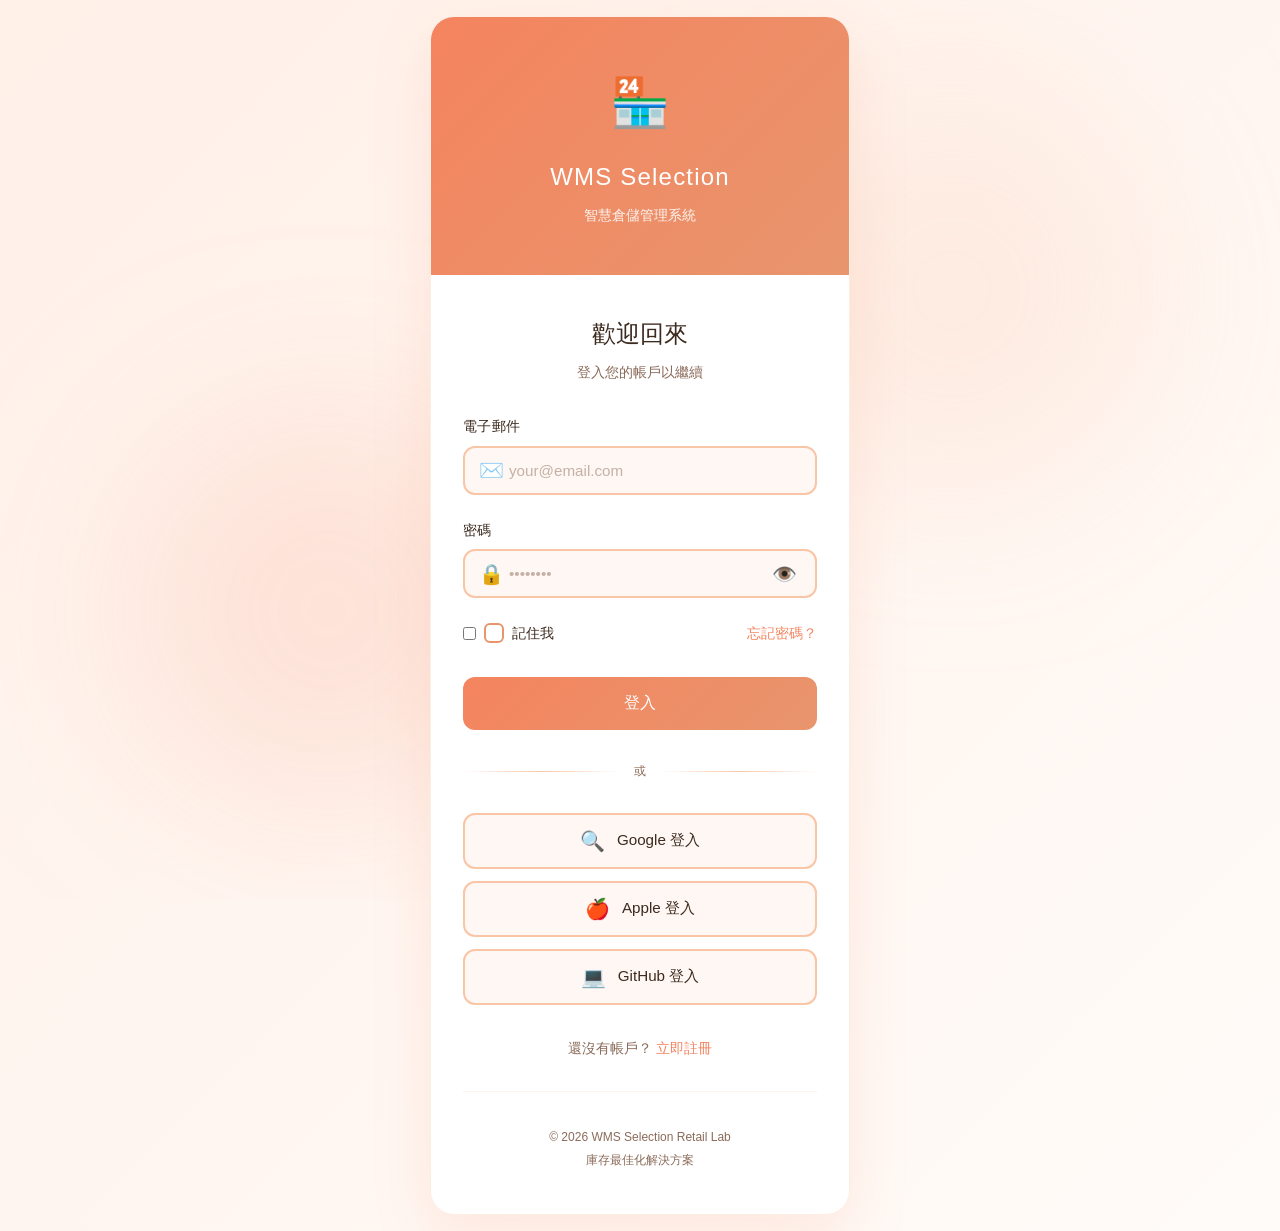
==== login.html @ 760984d9 "Add luxury/refined login form component and standalone login page" ====
<!DOCTYPE html>
<html lang="zh-TW">
<head>
    <meta charset="UTF-8">
    <meta name="viewport" content="width=device-width, initial-scale=1.0">
    <title>登入 - WMS 日系零售選物管理系統</title>
    <style>
        * {
            margin: 0;
            padding: 0;
            box-sizing: border-box;
        }

        :root {
            --peach: #F4845F;
            --apricot: #F9C5A7;
            --caramel: #E8956D;
            --cream: #FFF0E8;
            --text: #3D2B1F;
            --muted: #8B6B5A;
            --light-bg: #FFFBF8;
        }

        body {
            font-family: -apple-system, BlinkMacSystemFont, 'Segoe UI', 'Helvetica Neue', sans-serif;
            background: linear-gradient(135deg, var(--cream) 0%, var(--light-bg) 100%);
            color: var(--text);
            line-height: 1.6;
            min-height: 100vh;
            display: flex;
            align-items: center;
            justify-content: center;
            padding: 1rem;
        }

        /* Decorative background */
        .background-decoration {
            position: fixed;
            inset: 0;
            overflow: hidden;
            pointer-events: none;
            z-index: 0;
        }

        .blob-1 {
            position: absolute;
            top: 10%;
            right: 10%;
            width: 400px;
            height: 400px;
            background: var(--apricot);
            border-radius: 50%;
            mix-blend-mode: multiply;
            filter: blur(80px);
            opacity: 0.2;
            animation: float 8s ease-in-out infinite;
        }

        .blob-2 {
            position: absolute;
            bottom: 10%;
            left: 10%;
            width: 400px;
            height: 400px;
            background: var(--peach);
            border-radius: 50%;
            mix-blend-mode: multiply;
            filter: blur(80px);
            opacity: 0.15;
            animation: float 10s ease-in-out infinite;
            animation-delay: 2s;
        }

        @keyframes float {
            0%, 100% { transform: translateY(0px); }
            50% { transform: translateY(20px); }
        }

        /* Main container */
        .container {
            position: relative;
            z-index: 10;
            width: 100%;
            max-width: 420px;
        }

        /* Card */
        .login-card {
            background: white;
            border-radius: 24px;
            box-shadow: 0 20px 60px rgba(244, 132, 95, 0.15);
            overflow: hidden;
            border: 1px solid rgba(249, 197, 167, 0.3);
            backdrop-filter: blur(10px);
        }

        /* Header */
        .card-header {
            background: linear-gradient(135deg, var(--peach) 0%, var(--caramel) 100%);
            padding: 3rem 2rem;
            text-align: center;
            color: white;
        }

        .card-header .icon {
            font-size: 3rem;
            margin-bottom: 1rem;
        }

        .card-header h1 {
            font-size: 1.5rem;
            font-weight: 300;
            letter-spacing: 0.05em;
            margin-bottom: 0.5rem;
        }

        .card-header p {
            font-size: 0.875rem;
            opacity: 0.9;
            font-weight: 300;
        }

        /* Form content */
        .card-body {
            padding: 2.5rem 2rem;
        }

        .welcome-text {
            text-align: center;
            margin-bottom: 2rem;
        }

        .welcome-text h2 {
            font-size: 1.5rem;
            font-weight: 300;
            color: var(--text);
            margin-bottom: 0.5rem;
        }

        .welcome-text p {
            font-size: 0.875rem;
            color: var(--muted);
            font-weight: 300;
        }

        /* Form group */
        .form-group {
            margin-bottom: 1.5rem;
        }

        .form-group label {
            display: block;
            font-size: 0.875rem;
            font-weight: 500;
            color: var(--text);
            margin-bottom: 0.5rem;
            letter-spacing: 0.02em;
        }

        /* Input wrapper */
        .input-wrapper {
            position: relative;
            display: flex;
            align-items: center;
        }

        .input-icon {
            position: absolute;
            left: 1rem;
            color: var(--caramel);
            font-size: 1.25rem;
            pointer-events: none;
        }

        .form-group input {
            width: 100%;
            padding: 0.875rem 1rem 0.875rem 2.75rem;
            border: 2px solid var(--apricot);
            border-radius: 12px;
            background: rgba(255, 240, 232, 0.5);
            color: var(--text);
            font-size: 0.95rem;
            font-weight: 300;
            transition: all 0.3s ease;
        }

        .form-group input:focus {
            outline: none;
            border-color: var(--peach);
            background: white;
            box-shadow: 0 0 0 3px rgba(244, 132, 95, 0.1);
        }

        .form-group input::placeholder {
            color: rgba(139, 107, 90, 0.5);
        }

        .form-group input.error {
            border-color: #ef4444;
            background: rgba(239, 68, 68, 0.05);
        }

        .form-group input.error:focus {
            box-shadow: 0 0 0 3px rgba(239, 68, 68, 0.1);
        }

        .error-message {
            font-size: 0.75rem;
            color: #ef4444;
            margin-top: 0.25rem;
            display: none;
        }

        .error-message.show {
            display: block;
        }

        /* Toggle password button */
        .toggle-password {
            position: absolute;
            right: 1rem;
            background: none;
            border: none;
            color: var(--muted);
            cursor: pointer;
            font-size: 1.25rem;
            transition: color 0.3s ease;
            padding: 0.25rem;
        }

        .toggle-password:hover {
            color: var(--peach);
        }

        /* Remember me & Forgot password */
        .form-footer {
            display: flex;
            justify-content: space-between;
            align-items: center;
            margin-bottom: 2rem;
            font-size: 0.875rem;
        }

        .remember-me {
            display: flex;
            align-items: center;
            gap: 0.5rem;
            cursor: pointer;
        }

        .checkbox {
            width: 20px;
            height: 20px;
            border: 2px solid var(--caramel);
            border-radius: 6px;
            display: flex;
            align-items: center;
            justify-content: center;
            transition: all 0.3s ease;
            background: white;
        }

        .checkbox input {
            display: none;
        }

        .checkbox input:checked + .checkbox-visual {
            background: var(--peach);
            border-color: var(--peach);
        }

        .checkbox-visual {
            width: 20px;
            height: 20px;
            border: 2px solid var(--caramel);
            border-radius: 6px;
            display: flex;
            align-items: center;
            justify-content: center;
            transition: all 0.3s ease;
            background: white;
        }

        .checkbox-visual::after {
            content: '✓';
            color: white;
            font-size: 0.75rem;
            font-weight: bold;
            display: none;
        }

        .checkbox input:checked + .checkbox-visual::after {
            display: block;
        }

        .remember-me label {
            color: var(--muted);
            cursor: pointer;
            font-weight: 300;
        }

        .forgot-password {
            color: var(--peach);
            text-decoration: none;
            transition: color 0.3s ease;
            font-weight: 300;
        }

        .forgot-password:hover {
            color: var(--caramel);
        }

        /* Submit button */
        .btn-submit {
            width: 100%;
            padding: 1rem;
            background: linear-gradient(135deg, var(--peach) 0%, var(--caramel) 100%);
            color: white;
            border: none;
            border-radius: 12px;
            font-size: 1rem;
            font-weight: 500;
            cursor: pointer;
            transition: all 0.3s ease;
            letter-spacing: 0.02em;
            position: relative;
            overflow: hidden;
        }

        .btn-submit:hover:not(:disabled) {
            transform: translateY(-2px);
            box-shadow: 0 10px 25px rgba(244, 132, 95, 0.3);
        }

        .btn-submit:active:not(:disabled) {
            transform: translateY(0);
        }

        .btn-submit:disabled {
            opacity: 0.6;
            cursor: not-allowed;
        }

        .btn-submit .spinner {
            display: none;
            width: 1rem;
            height: 1rem;
            border: 2px solid rgba(255, 255, 255, 0.3);
            border-top-color: white;
            border-radius: 50%;
            animation: spin 0.8s linear infinite;
            margin-right: 0.5rem;
        }

        .btn-submit.loading .spinner {
            display: inline-block;
        }

        @keyframes spin {
            to { transform: rotate(360deg); }
        }

        /* Divider */
        .divider {
            display: flex;
            align-items: center;
            margin: 2rem 0;
            gap: 1rem;
        }

        .divider-line {
            flex: 1;
            height: 1px;
            background: linear-gradient(to right, transparent, var(--apricot), transparent);
        }

        .divider-text {
            font-size: 0.75rem;
            color: var(--muted);
            font-weight: 300;
        }

        /* Social buttons */
        .social-buttons {
            display: grid;
            grid-template-columns: 1fr;
            gap: 0.75rem;
        }

        .btn-social {
            padding: 0.875rem;
            border: 2px solid var(--apricot);
            background: rgba(255, 240, 232, 0.5);
            color: var(--text);
            border-radius: 12px;
            font-size: 0.95rem;
            font-weight: 300;
            cursor: pointer;
            transition: all 0.3s ease;
            display: flex;
            align-items: center;
            justify-content: center;
            gap: 0.75rem;
        }

        .btn-social:hover:not(:disabled) {
            background: var(--cream);
            border-color: var(--peach);
            color: var(--peach);
        }

        .btn-social:disabled {
            opacity: 0.6;
            cursor: not-allowed;
        }

        .btn-social .icon {
            font-size: 1.25rem;
        }

        /* Sign up link */
        .signup-link {
            text-align: center;
            margin-top: 2rem;
            font-size: 0.875rem;
            color: var(--muted);
            font-weight: 300;
        }

        .signup-link a {
            color: var(--peach);
            text-decoration: none;
            font-weight: 500;
            transition: color 0.3s ease;
        }

        .signup-link a:hover {
            color: var(--caramel);
        }

        /* Footer */
        .card-footer {
            text-align: center;
            margin-top: 2rem;
            padding-top: 2rem;
            border-top: 1px solid rgba(249, 197, 167, 0.2);
            font-size: 0.75rem;
            color: var(--muted);
            font-weight: 300;
        }

        .card-footer p {
            margin: 0.25rem 0;
        }

        /* Responsive */
        @media (max-width: 480px) {
            .card-body {
                padding: 2rem 1.5rem;
            }

            .card-header {
                padding: 2rem 1.5rem;
            }

            .card-header h1 {
                font-size: 1.25rem;
            }
        }
    </style>
</head>
<body>
    <!-- Background decoration -->
    <div class="background-decoration">
        <div class="blob-1"></div>
        <div class="blob-2"></div>
    </div>

    <!-- Main container -->
    <div class="container">
        <!-- Login card -->
        <div class="login-card">
            <!-- Header -->
            <div class="card-header">
                <div class="icon">🏪</div>
                <h1>WMS Selection</h1>
                <p>智慧倉儲管理系統</p>
            </div>

            <!-- Body -->
            <div class="card-body">
                <!-- Welcome text -->
                <div class="welcome-text">
                    <h2>歡迎回來</h2>
                    <p>登入您的帳戶以繼續</p>
                </div>

                <!-- Login form -->
                <form id="loginForm">
                    <!-- Email field -->
                    <div class="form-group">
                        <label for="email">電子郵件</label>
                        <div class="input-wrapper">
                            <span class="input-icon">✉️</span>
                            <input
                                type="email"
                                id="email"
                                name="email"
                                placeholder="your@email.com"
                                required
                            />
                        </div>
                        <div class="error-message" id="emailError"></div>
                    </div>

                    <!-- Password field -->
                    <div class="form-group">
                        <label for="password">密碼</label>
                        <div class="input-wrapper">
                            <span class="input-icon">🔒</span>
                            <input
                                type="password"
                                id="password"
                                name="password"
                                placeholder="••••••••"
                                required
                            />
                            <button
                                type="button"
                                class="toggle-password"
                                id="togglePassword"
                                aria-label="切換密碼顯示"
                            >
                                👁️
                            </button>
                        </div>
                        <div class="error-message" id="passwordError"></div>
                    </div>

                    <!-- Remember me & Forgot password -->
                    <div class="form-footer">
                        <label class="remember-me">
                            <input type="checkbox" id="rememberMe" name="rememberMe" />
                            <div class="checkbox-visual"></div>
                            <span>記住我</span>
                        </label>
                        <a href="#" class="forgot-password">忘記密碼？</a>
                    </div>

                    <!-- Submit button -->
                    <button type="submit" class="btn-submit" id="submitBtn">
                        <span class="spinner"></span>
                        <span>登入</span>
                    </button>
                </form>

                <!-- Divider -->
                <div class="divider">
                    <div class="divider-line"></div>
                    <div class="divider-text">或</div>
                    <div class="divider-line"></div>
                </div>

                <!-- Social login buttons -->
                <div class="social-buttons">
                    <button type="button" class="btn-social" data-provider="google">
                        <span class="icon">🔍</span>
                        <span>Google 登入</span>
                    </button>
                    <button type="button" class="btn-social" data-provider="apple">
                        <span class="icon">🍎</span>
                        <span>Apple 登入</span>
                    </button>
                    <button type="button" class="btn-social" data-provider="github">
                        <span class="icon">💻</span>
                        <span>GitHub 登入</span>
                    </button>
                </div>

                <!-- Sign up link -->
                <div class="signup-link">
                    還沒有帳戶？
                    <a href="#">立即註冊</a>
                </div>

                <!-- Footer -->
                <div class="card-footer">
                    <p>© 2026 WMS Selection Retail Lab</p>
                    <p>庫存最佳化解決方案</p>
                </div>
            </div>
        </div>
    </div>

    <script>
        // Form elements
        const form = document.getElementById('loginForm');
        const emailInput = document.getElementById('email');
        const passwordInput = document.getElementById('password');
        const rememberMeCheckbox = document.getElementById('rememberMe');
        const togglePasswordBtn = document.getElementById('togglePassword');
        const submitBtn = document.getElementById('submitBtn');
        const emailError = document.getElementById('emailError');
        const passwordError = document.getElementById('passwordError');
        const socialButtons = document.querySelectorAll('.btn-social');

        // Toggle password visibility
        togglePasswordBtn.addEventListener('click', (e) => {
            e.preventDefault();
            const isPassword = passwordInput.type === 'password';
            passwordInput.type = isPassword ? 'text' : 'password';
            togglePasswordBtn.textContent = isPassword ? '🙈' : '👁️';
        });

        // Validate email
        const validateEmail = (email) => {
            const emailRegex = /^[^\s@]+@[^\s@]+\.[^\s@]+$/;
            return emailRegex.test(email);
        };

        // Clear errors on input
        emailInput.addEventListener('input', () => {
            emailError.classList.remove('show');
            emailInput.classList.remove('error');
        });

        passwordInput.addEventListener('input', () => {
            passwordError.classList.remove('show');
            passwordInput.classList.remove('error');
        });

        // Handle form submission
        form.addEventListener('submit', async (e) => {
            e.preventDefault();

            // Reset errors
            emailError.classList.remove('show');
            passwordError.classList.remove('show');
            emailInput.classList.remove('error');
            passwordInput.classList.remove('error');

            // Validate
            let hasError = false;

            if (!emailInput.value) {
                emailError.textContent = '請輸入電子郵件';
                emailError.classList.add('show');
                emailInput.classList.add('error');
                hasError = true;
            } else if (!validateEmail(emailInput.value)) {
                emailError.textContent = '請輸入有效的電子郵件';
                emailError.classList.add('show');
                emailInput.classList.add('error');
                hasError = true;
            }

            if (!passwordInput.value) {
                passwordError.textContent = '請輸入密碼';
                passwordError.classList.add('show');
                passwordInput.classList.add('error');
                hasError = true;
            } else if (passwordInput.value.length < 6) {
                passwordError.textContent = '密碼至少需要 6 個字符';
                passwordError.classList.add('show');
                passwordInput.classList.add('error');
                hasError = true;
            }

            if (hasError) return;

            // Simulate login
            submitBtn.disabled = true;
            submitBtn.classList.add('loading');

            setTimeout(() => {
                const loginData = {
                    email: emailInput.value,
                    password: passwordInput.value,
                    rememberMe: rememberMeCheckbox.checked,
                    timestamp: new Date().toISOString(),
                };

                console.log('Login attempt:', loginData);
                alert(`登入成功！\n郵件: ${loginData.email}\n記住我: ${loginData.rememberMe ? '是' : '否'}`);

                // Reset form
                form.reset();
                submitBtn.disabled = false;
                submitBtn.classList.remove('loading');
                togglePasswordBtn.textContent = '👁️';
                passwordInput.type = 'password';
            }, 1500);
        });

        // Handle social login
        socialButtons.forEach((btn) => {
            btn.addEventListener('click', async (e) => {
                e.preventDefault();
                const provider = btn.dataset.provider;
                btn.disabled = true;

                setTimeout(() => {
                    console.log(`Social login with ${provider}`);
                    alert(`${provider.toUpperCase()} 登入功能已準備好！`);
                    btn.disabled = false;
                }, 1500);
            });
        });

        // Remember me functionality
        rememberMeCheckbox.addEventListener('change', () => {
            if (rememberMeCheckbox.checked) {
                localStorage.setItem('rememberMe', 'true');
                localStorage.setItem('email', emailInput.value);
            } else {
                localStorage.removeItem('rememberMe');
                localStorage.removeItem('email');
            }
        });

        // Load remembered email on page load
        window.addEventListener('load', () => {
            if (localStorage.getItem('rememberMe') === 'true') {
                const savedEmail = localStorage.getItem('email');
                if (savedEmail) {
                    emailInput.value = savedEmail;
                    rememberMeCheckbox.checked = true;
                }
            }
        });

        // Console message
        console.log('%c WMS 日系零售選物管理系統 - 登入頁面', 'font-size: 16px; font-weight: bold; color: #F4845F;');
        console.log('%c 高質感 Luxury/Refined 設計', 'font-size: 12px; color: #E8956D;');
    </script>
</body>
</html>
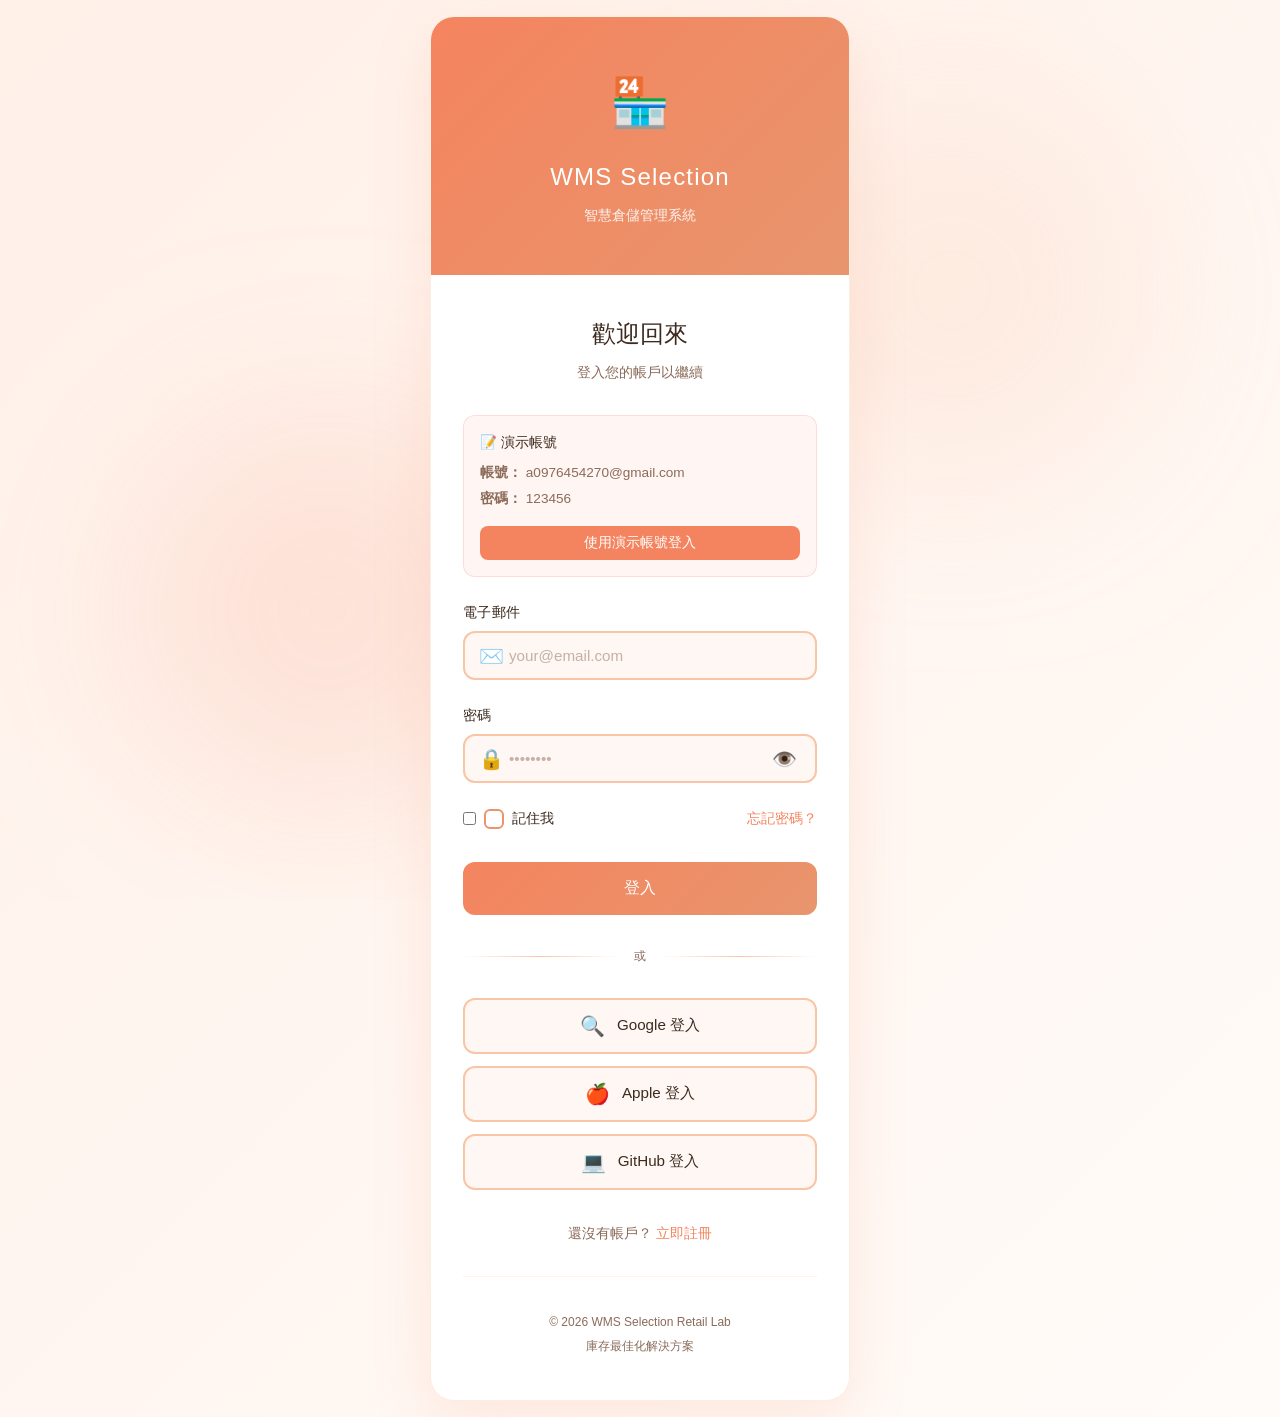
==== commit 2d68c64a: "Add demo account functionality to login form" ====
--- a/login.html
+++ b/login.html
@@ -493,6 +493,14 @@
                 <div class="welcome-text">
                     <h2>歡迎回來</h2>
                     <p>登入您的帳戶以繼續</p>
+                </div>
+
+                <!-- Demo account info -->
+                <div style="background: rgba(244, 132, 95, 0.08); border: 1px solid rgba(244, 132, 95, 0.2); border-radius: 12px; padding: 1rem; margin-bottom: 1.5rem; font-size: 0.85rem;">
+                    <p style="color: var(--text); font-weight: 500; margin-bottom: 0.5rem;">📝 演示帳號</p>
+                    <p style="color: var(--muted); margin: 0.25rem 0;"><strong>帳號：</strong> a0976454270@gmail.com</p>
+                    <p style="color: var(--muted); margin: 0.25rem 0;"><strong>密碼：</strong> 123456</p>
+                    <button type="button" id="useDemoBtn" style="margin-top: 0.75rem; width: 100%; padding: 0.5rem; background: var(--peach); color: white; border: none; border-radius: 8px; font-size: 0.85rem; font-weight: 500; cursor: pointer; transition: all 0.3s ease;" onmouseover="this.style.background='var(--caramel)'" onmouseout="this.style.background='var(--peach)'">使用演示帳號登入</button>
                 </div>
 
                 <!-- Login form -->
@@ -672,16 +680,19 @@
             submitBtn.disabled = true;
             submitBtn.classList.add('loading');
 
-            setTimeout(() => {
+                setTimeout(() => {
                 const loginData = {
                     email: emailInput.value,
-                    password: passwordInput.value,
+                    password: emailInput.value === DEMO_ACCOUNT.email && passwordInput.value === DEMO_ACCOUNT.password,
                     rememberMe: rememberMeCheckbox.checked,
                     timestamp: new Date().toISOString(),
                 };
 
-                console.log('Login attempt:', loginData);
-                alert(`登入成功！\n郵件: ${loginData.email}\n記住我: ${loginData.rememberMe ? '是' : '否'}`);
+                const isDemo = emailInput.value === DEMO_ACCOUNT.email && passwordInput.value === DEMO_ACCOUNT.password;
+                const role = isDemo ? DEMO_ACCOUNT.role : 'user';
+
+                console.log('Login attempt:', { ...loginData, email: emailInput.value, role });
+                alert(`登入成功！\n郵件: ${emailInput.value}\n角色: ${role === 'admin' ? '管理員' : '普通用戶'}\n記住我: ${loginData.rememberMe ? '是' : '否'}`);
 
                 // Reset form
                 form.reset();
@@ -718,6 +729,25 @@
             }
         });
 
+        // Demo account credentials
+        const DEMO_ACCOUNT = {
+            email: 'a0976454270@gmail.com',
+            password: '123456',
+            role: 'admin'
+        };
+
+        // Handle demo account button
+        const useDemoBtn = document.getElementById('useDemoBtn');
+        if (useDemoBtn) {
+            useDemoBtn.addEventListener('click', (e) => {
+                e.preventDefault();
+                emailInput.value = DEMO_ACCOUNT.email;
+                passwordInput.value = DEMO_ACCOUNT.password;
+                rememberMeCheckbox.checked = true;
+                emailInput.focus();
+            });
+        }
+
         // Load remembered email on page load
         window.addEventListener('load', () => {
             if (localStorage.getItem('rememberMe') === 'true') {
